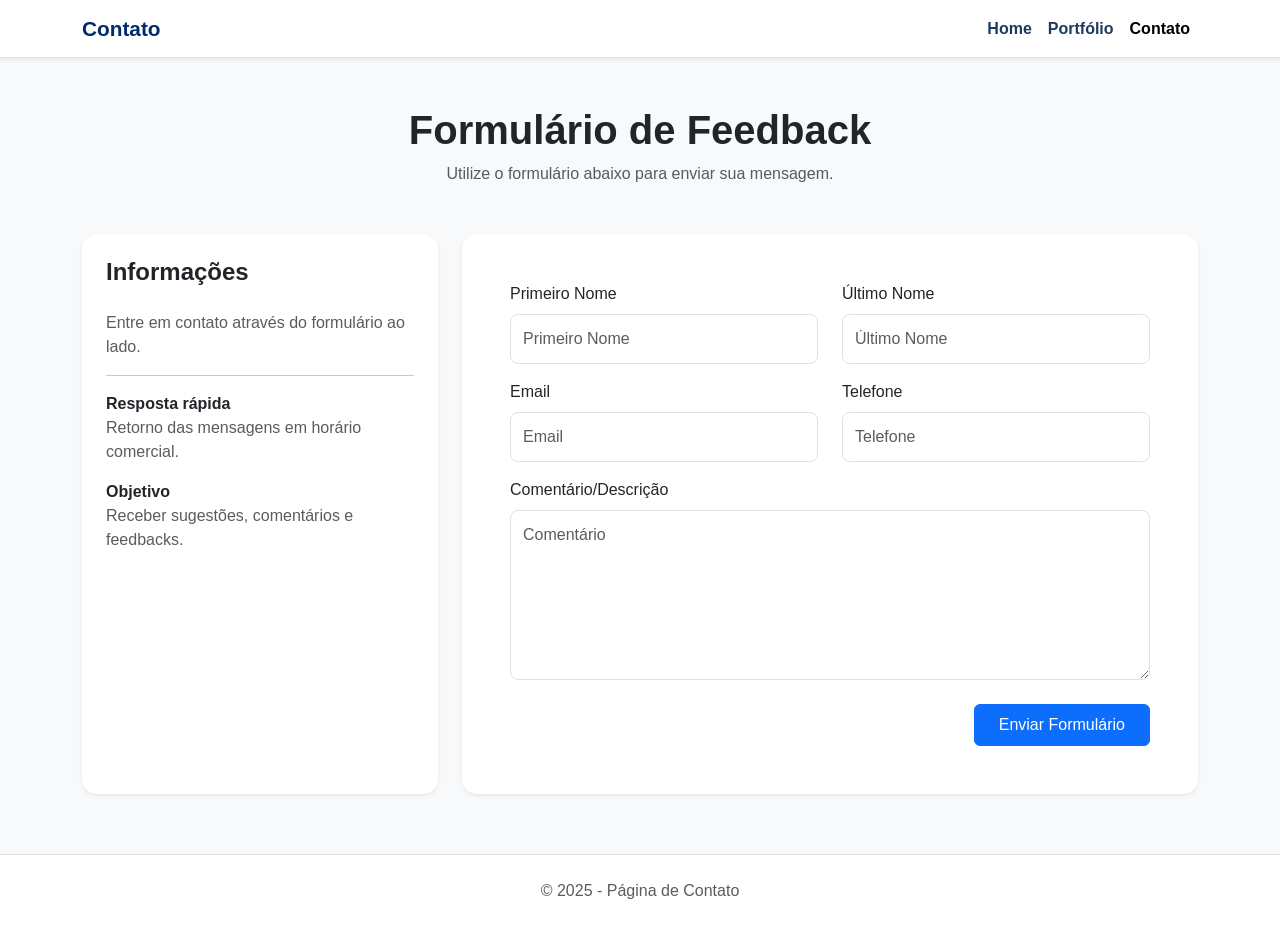
==== curriculum online/contato.html @ 5944049f "Renomear" ====
<!DOCTYPE html>
<html lang="pt-br">

<head>

    <meta charset="UTF-8">
    <meta name="viewport" content="width=device-width, initial-scale=1.0">

    <title>Contato</title>

    <link href="https://cdn.jsdelivr.net/npm/bootstrap@5.3.0/dist/css/bootstrap.min.css" rel="stylesheet">
    <link rel="stylesheet" href="style.css">

</head>

<body>

    <!-- Navbar -->
    <nav class="navbar navbar-expand-lg navbar-custom shadow-sm">

        <div class="container">

            <a class="navbar-brand fw-bold">
                Contato
            </a>

            <button class="navbar-toggler"
                type="button"
                data-bs-toggle="collapse"
                data-bs-target="#menuContato">

                <span class="navbar-toggler-icon"></span>

            </button>

            <div class="collapse navbar-collapse" id="menuContato">

                <ul class="navbar-nav ms-auto">

                    <li class="nav-item">
                        <a class="nav-link" href="index.html">
                            Home
                        </a>
                    </li>

                    <li class="nav-item">
                        <a class="nav-link" href="portfolio.html">
                            Portfólio
                        </a>
                    </li>

                    <li class="nav-item">
                        <a class="nav-link active" href="contato.html">
                            Contato
                        </a>
                    </li>

                </ul>

            </div>

        </div>

    </nav>

    <!-- Cabeçalho -->
    <section class="container mt-5 mb-5 text-center">

        <h1 class="fw-bold">
            Formulário de Feedback
        </h1>

        <p class="text-muted">
            Utilize o formulário abaixo para enviar sua mensagem.
        </p>

    </section>

    <!-- Conteúdo -->
    <div class="container mb-5">

        <div class="row g-4">

            <!-- Coluna esquerda -->
            <div class="col-lg-4">

                <div class="card shadow-sm border-0 h-100">

                    <div class="card-body p-4">

                        <h4 class="fw-bold mb-4">
                            Informações
                        </h4>

                        <p class="text-muted">
                            Entre em contato através do formulário ao lado.
                        </p>

                        <hr>

                        <div class="mb-3">
                            <strong>Resposta rápida</strong>
                            <p class="text-muted mb-0">
                                Retorno das mensagens em horário comercial.
                            </p>
                        </div>

                        <div>
                            <strong>Objetivo</strong>
                            <p class="text-muted mb-0">
                                Receber sugestões, comentários e feedbacks.
                            </p>
                        </div>

                    </div>

                </div>

            </div>

            <!-- Coluna direita -->
            <div class="col-lg-8">

                <div class="card shadow-sm border-0">

                    <div class="card-body p-5">

                        <form onsubmit="enviarEmail(); return false;">

                            <div class="row">

                                <div class="col-md-6">

                                    <label class="form-label">
                                        Primeiro Nome
                                    </label>

                                    <input
                                        type="text"
                                        id="primeiroNome"
                                        class="form-control mb-3"
                                        placeholder="Primeiro Nome"
                                        required>

                                </div>

                                <div class="col-md-6">

                                    <label class="form-label">
                                        Último Nome
                                    </label>

                                    <input
                                        type="text"
                                        id="ultimoNome"
                                        class="form-control mb-3"
                                        placeholder="Último Nome"
                                        required>

                                </div>

                            </div>

                            <div class="row">

                                <div class="col-md-6">

                                    <label class="form-label">
                                        Email
                                    </label>

                                    <input
                                        type="email"
                                        id="email"
                                        class="form-control mb-3"
                                        placeholder="Email"
                                        required>

                                </div>

                                <div class="col-md-6">

                                    <label class="form-label">
                                        Telefone
                                    </label>

                                    <input
                                        type="tel"
                                        id="telefone"
                                        class="form-control mb-3"
                                        placeholder="Telefone">

                                </div>

                            </div>

                            <label class="form-label">
                                Comentário/Descrição
                            </label>

                            <textarea
                                id="comentario"
                                class="form-control mb-4"
                                rows="6"
                                placeholder="Comentário"
                                required></textarea>

                            <div class="text-end">

                                <button type="submit" class="btn btn-primary px-4 py-2">
                                    Enviar Formulário
                                </button>

                            </div>

                        </form>

                    </div>

                </div>

            </div>

        </div>

    </div>

    <!-- Rodapé Página contato -->
    <footer class="text-center py-4 border-top bg-white">

        <p class="text-muted mb-0">
            © 2025 - Página de Contato
        </p>

    </footer>

    <script>

        function enviarEmail() {

            const primeiroNome = document.getElementById('primeiroNome').value;
            const ultimoNome = document.getElementById('ultimoNome').value;
            const email = document.getElementById('email').value;
            const telefone = document.getElementById('telefone').value;
            const comentario = document.getElementById('comentario').value;

            const emailDestino = "emillysilvacv124@gmail.com";

            const assunto = encodeURIComponent(
                `Contato do Site - ${primeiroNome} ${ultimoNome}`
            );

            const corpoEmail = encodeURIComponent(
`Nome: ${primeiroNome} ${ultimoNome}

Email: ${email}

Telefone: ${telefone}

Mensagem:
${comentario}`
            );

            const urlGmail =
                `https://mail.google.com/mail/?view=cm&fs=1&to=${emailDestino}&su=${assunto}&body=${corpoEmail}`;

            window.open(urlGmail, '_blank');
        }

    </script>

    <script src="https://cdn.jsdelivr.net/npm/bootstrap@5.3.0/dist/js/bootstrap.bundle.min.js"></script>

</body>

</html>
---- curriculum online/style.css ----
/* ================================================= */
/* ESTILO GERAL */
/* ================================================= */

body{
    font-family: 'Segoe UI', sans-serif;
    background-color: #f8f9fa;
    color: #212529;
    min-height: 100vh;
}

/* ================================================= */
/* NAVBAR */
/* ================================================= */

.navbar-custom{
    background-color: #ffffff;
    border-bottom: 1px solid #dee2e6;
}

.navbar-custom .nav-link{
    color: #1f3a5f;
    font-weight: 600;
    transition: 0.3s;
}

.navbar-custom .nav-link:hover{
    color: #0d6efd;
}

.navbar-brand{
    color: #002b6c !important;
    font-size: 1.3rem;
}

/* ================================================= */
/* CARDS */
/* ================================================= */

.card-custom{
    background: #ffffff;
    border: 1px solid #dee2e6;
    border-radius: 12px;
    padding: 25px;
}

.card{
    border-radius: 15px;
    overflow: hidden;
}

.card.shadow-sm{
    transition: all 0.3s ease;
}

.card.shadow-sm:hover{
    transform: translateY(-4px);
}

/* ================================================= */
/* FOTO DE PERFIL */
/* ================================================= */

.profile-img{
    width: 180px;
    height: 180px;
    object-fit: cover;
    border-radius: 50%;
    border: 4px solid #ffffff;
}

/* ================================================= */
/* BOTÕES */
/* ================================================= */

.btn-custom,
.btn-roxo{
    background-color: #0d6efd;
    color: white;
    border: none;
    border-radius: 8px;
    padding: 10px 25px;
    transition: 0.3s;
}

.btn-custom:hover,
.btn-roxo:hover{
    background-color: #0b5ed7;
    color: white;
}

/* ================================================= */
/* FORMULÁRIOS (CONTATO) */
/* ================================================= */

.form-control{
    border-radius: 8px;
    padding: 12px;
}

.form-control:focus{
    box-shadow: 0 0 0 0.2rem rgba(13,110,253,.15);
}

.form-feedback{
    background-color: #ffffff;
    padding: 35px;
    border-radius: 15px;
    box-shadow: 0 2px 10px rgba(0,0,0,.08);
}

/* ================================================= */
/* ACCORDION (INDEX) */
/* ================================================= */

.accordion-button{
    font-weight: 600;
    font-size: 1rem;
}

.accordion-button:not(.collapsed){
    background-color: #e9f2ff;
    color: #0d6efd;
}

.accordion-item{
    border: 1px solid #dee2e6;
    border-radius: 10px;
    overflow: hidden;
    margin-bottom: 10px;
}

/* ================================================= */
/* HABILIDADES */
/* ================================================= */

.badge{
    font-size: 0.9rem;
    margin-right: 5px;
    margin-bottom: 5px;
    padding: 8px 12px;
}

/* ================================================= */
/* EXPERIÊNCIA E FORMAÇÃO */
/* ================================================= */

.accordion-body ul{
    padding-left: 20px;
}

.accordion-body li{
    margin-bottom: 8px;
    line-height: 1.5;
}

/* ================================================= */
/* CABEÇALHO DOS CARDS */
/* ================================================= */

.card-header{
    font-weight: 600;
    font-size: 1.2rem;
}

/* ================================================= */
/* MODAL */
/* ================================================= */

.modal-content{
    border-radius: 15px;
}

.modal-header{
    background-color: #f8f9fa;
}

/* ================================================= */
/* PORTFÓLIO */
/* ================================================= */

.card-img-top{
    height: 220px;
    object-fit: cover;
}

.card-body h5{
    font-weight: 600;
    color: #1f3a5f;
}

.card-body p{
    color: #6c757d;
}

/* ================================================= */
/* FOOTER */
/* ================================================= */

footer{
    margin-top: 60px;
    background-color: #ffffff;
    border-top: 1px solid #dee2e6;
    padding: 30px;
}

/* ================================================= */
/* REDES SOCIAIS */
/* ================================================= */

.social-btn{
    width: 45px;
    height: 45px;
    border-radius: 50%;
    border: 1px solid #ced4da;
    display: flex;
    justify-content: center;
    align-items: center;
    margin: 5px;
    background-color: #ffffff;
    transition: .3s;
}

.social-btn:hover{
    background-color: #0d6efd;
    color: #ffffff;
}

/* ================================================= */
/* TÍTULOS */
/* ================================================= */

h1{
    font-weight: 700;
}

h5{
    font-weight: 500;
}

/* ================================================= */
/* RESPONSIVIDADE */
/* ================================================= */

@media (max-width: 768px){

    .col-md-8{
        text-align: center;
        margin-top: 20px;
    }

    .profile-img{
        width: 150px;
        height: 150px;
    }

    h1{
        font-size: 1.8rem;
    }

    .form-feedback{
        padding: 25px;
    }
}

/* =============================================== */
.modal-title{
    color: #002b6c;
}

/* ==================================================
   Eu estilizo as imagens exibidas nos modais
================================================== */

.modal-body img {

    max-height: 80vh;

    border-radius: 12px;

    transition: 0.3s ease;

}

.modal-body img:hover {

    transform: scale(1.02);

}

/* Eu deixo os cards mais modernos */

.card {

    transition: 0.3s ease;

}

.card:hover {

    transform: translateY(-5px);

}

/* ==========================================
   CARDS
========================================== */

.card {

    transition: 0.3s ease;

}

.card:hover {

    transform: translateY(-8px);

}

/* ==========================================
   CARROSSEL DOS MODAIS
========================================== */

.carousel-item img {

    height: 75vh;

    object-fit: contain;

    border-radius: 10px;

}

/* ==========================================
   BOTÕES DO CARROSSEL
========================================== */

.carousel-control-prev-icon,
.carousel-control-next-icon {

    background-color: rgba(0,0,0,0.5);

    border-radius: 50%;

    padding: 20px;

}

/* ==========================================
   MODAL
========================================== */

.modal-content {

    border-radius: 15px;

}

/* ==========================================
   DESCRIÇÃO DOS PROJETOS
========================================== */

.descricao-projeto {

    text-align: center;

    padding: 15px 40px 20px;

}

.descricao-projeto h4 {

    color: #002b6c;

    font-weight: 700;

    margin-bottom: 10px;

}

.descricao-projeto p {

    color: #6c757d;

    font-size: 1rem;

    line-height: 1.6;

}
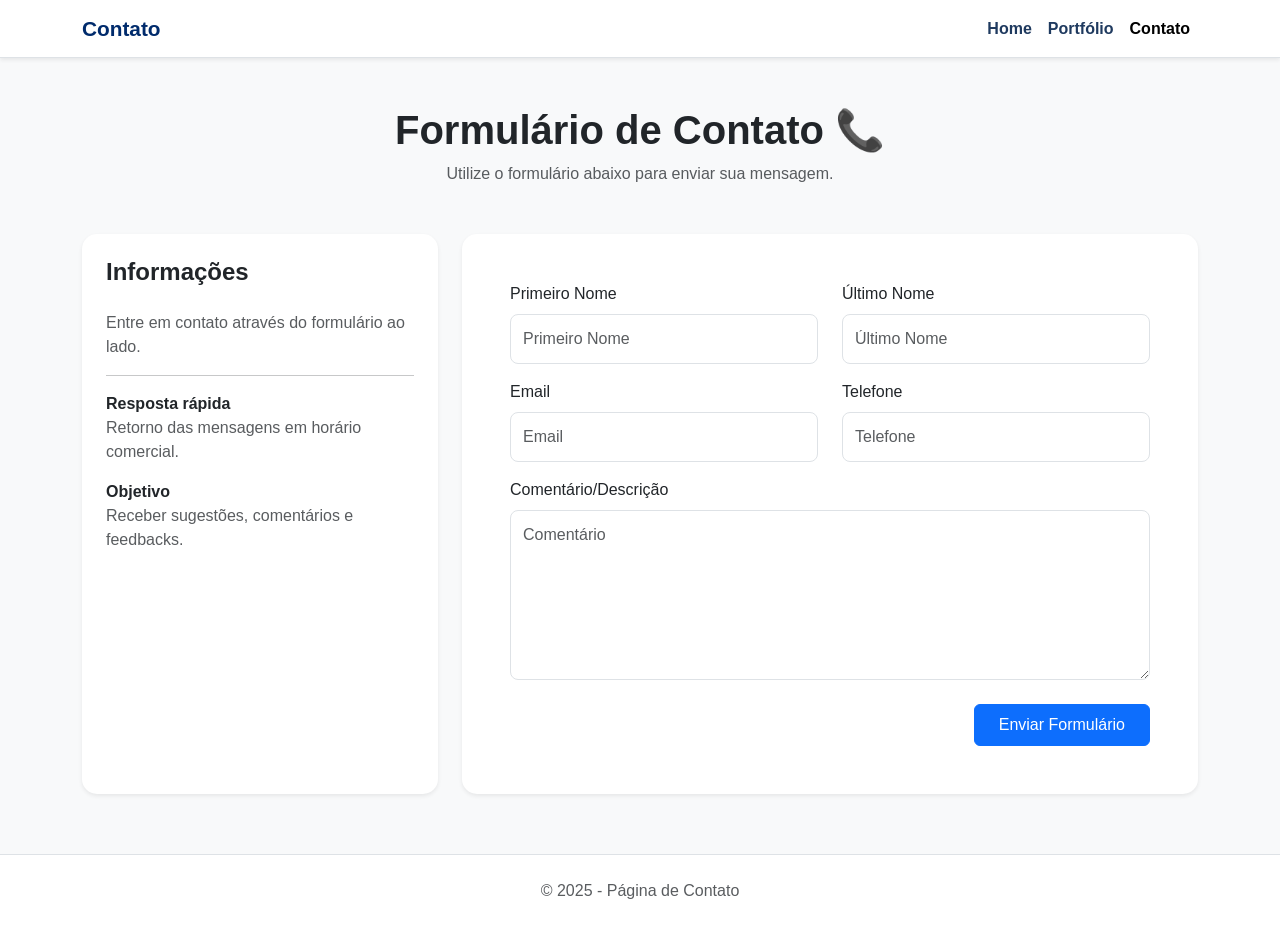
==== commit 800901d6: "Update contato.html Mudança feita no nome do Formulário." ====
--- a/curriculum online/contato.html
+++ b/curriculum online/contato.html
@@ -67,7 +67,7 @@
     <section class="container mt-5 mb-5 text-center">
 
         <h1 class="fw-bold">
-            Formulário de Feedback
+            Formulário de Contato 📞
         </h1>
 
         <p class="text-muted">
@@ -273,4 +273,4 @@
 
 </body>
 
-</html>+</html>
